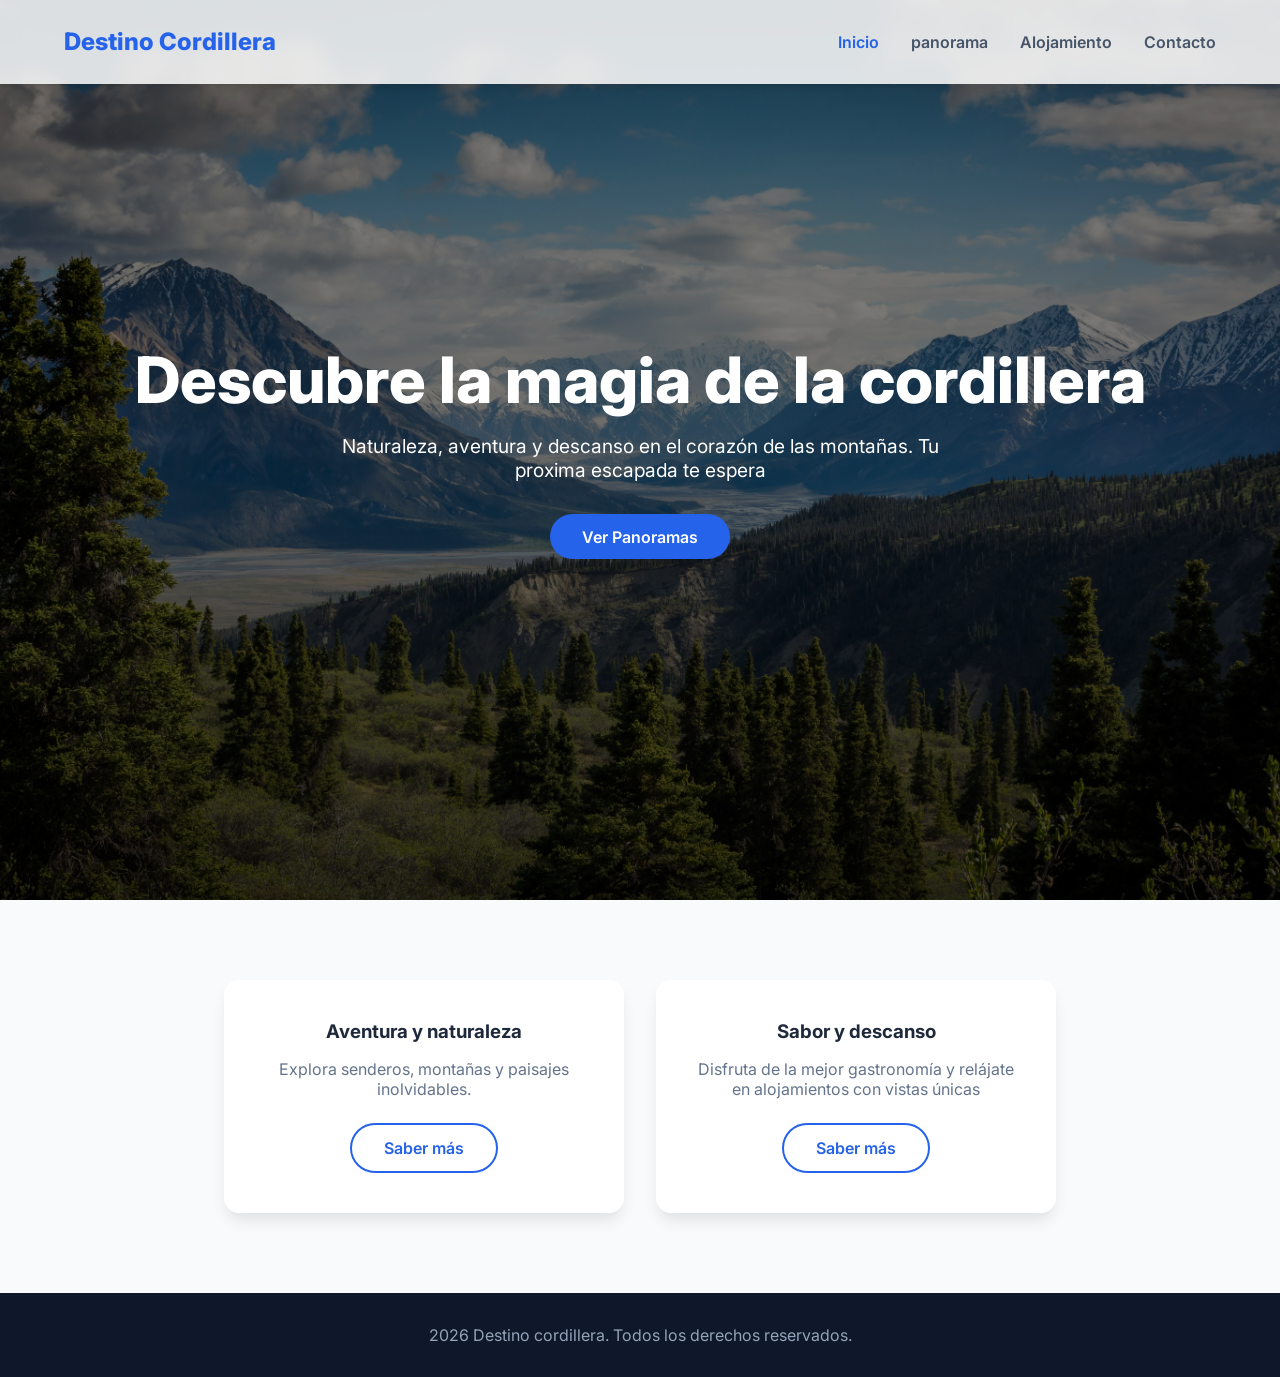
==== index.html @ 9617c538 "Creacion de index y CSS" ====
<!DOCTYPE html>
<html lang="es">

<head>
    <meta charset="UTF-8">
    <meta name="viewport" content="width=device-width, initial-scale=1.0">
    <title> Destino Cordillera - Inicio</title>
    <link rel="stylesheet" href="css/estilos.css">
</head>

<body>
    <!--Barra de navegación-->
    <nav class="navbar">
        <div class="logo">Destino Cordillera</div>
        <ul class="nav-links">
            <li><a href="index.html" class="active">Inicio</a></li>
            <li><a href="panoramas.html">panorama</a></li>
            <li><a href="alojamiento.html">Alojamiento</a></li>
            <li><a href="contacto.html">Contacto</a></li>
        </ul>
    </nav>

    <!-- Seccion principal -->
    <header class="hero">
        <div class="hero-content">
            <h1>Descubre la magia de la cordillera</h1>
            <p>Naturaleza, aventura y descanso en el corazón de las montañas. Tu proxima escapada te espera</p>
            <a href="panoramas.html" class="btn">Ver Panoramas</a>
        </div>
    </header>

    <!--Secciones principales-->
    <section class="secciones-principales">
        <article class="tarjeta">
            <h3>Aventura y naturaleza</h3>
            <p>Explora senderos, montañas y paisajes inolvidables.</p>
            <a href="panoramas.html" class="btn-outline">Saber más</a>
        </article>

        <article class="tarjeta">
            <h3>Sabor y descanso</h3>
            <p>Disfruta de la mejor gastronomía y relájate en alojamientos con vistas únicas</p>
            <a href="alojamiento.html" class="btn-outline">Saber más</a>
        </article>
    </section>

    <footer>
        <p>2026 Destino cordillera. Todos los derechos reservados.</p>
    </footer>
</body>

</html>
---- css/estilos.css ----
/* Importamos una tipografía moderna desde Google Fonts */
@import url('https://fonts.googleapis.com/css2?family=Inter:wght@300;400;600;800&display=swap');

* {
    margin: 0;
    padding: 0;
    box-sizing: border-box;
    font-family: 'Inter', sans-serif;
}

body {
    background-color: #f8fafc;
    color: #1e293b;
}

/* Barra de Navegación */
.navbar {
    display: flex;
    justify-content: space-between;
    align-items: center;
    padding: 1.5rem 5%;
    background-color: rgba(255, 255, 255, 0.85);
    backdrop-filter: blur(10px);
    /* Efecto de cristal */
    position: fixed;
    width: 100%;
    top: 0;
    z-index: 1000;
    box-shadow: 0 4px 6px -1px rgba(0, 0, 0, 0.1);
    flex-wrap: nowrap;
    line-height: 1.5;
}

.navbar .logo {
    font-size: 1.5rem;
    font-weight: 800;
    color: #2563eb;
    /* Azul vibrante */
}

.nav-links {
    list-style: none;
    display: flex;
    gap: 2rem;
    margin: 0 !important;
    padding: 0;
    align-items: center;
}

.nav-links a {
    text-decoration: none;
    color: #475569;
    font-weight: 600;
    transition: color 0.3s ease;
}

.nav-links a:hover,
.nav-links a.active {
    color: #2563eb;
}

/* Sección Hero (Principal) */
.hero {
    height: 100vh;
    /* Imagen de fondo con una capa oscura encima para que el texto sea legible */
    background: linear-gradient(rgba(0, 0, 0, 0.4), rgba(0, 0, 0, 0.7)),
        url('../img/montañas.jpg') center/cover;
    display: flex;
    align-items: center;
    justify-content: center;
    text-align: center;
    color: white;
    padding: 0 20px;
}

.hero-content h1 {
    font-size: 4rem;
    margin-bottom: 1rem;
    font-weight: 800;
}

.hero-content p {
    font-size: 1.2rem;
    margin-bottom: 2rem;
    max-width: 600px;
    margin-left: auto;
    margin-right: auto;
}

/* Botones Personalizados */
.btn {
    padding: 0.8rem 2rem;
    background-color: #2563eb;
    color: white;
    text-decoration: none;
    border-radius: 50px;
    font-weight: 600;
    transition: transform 0.3s ease, background-color 0.3s;
    display: inline-block;
}

.btn:hover {
    background-color: #1d4ed8;
    transform: translateY(-3px);
    /* Animación al pasar el mouse */
}

.btn-outline {
    padding: 0.8rem 2rem;
    border: 2px solid #2563eb;
    color: #2563eb;
    text-decoration: none;
    border-radius: 50px;
    font-weight: 600;
    transition: all 0.3s ease;
    display: inline-block;
}

.btn-outline:hover {
    background-color: #2563eb;
    color: white;
}

/* Tarjetas de Accesos Principales */
.secciones-principales {
    display: flex;
    gap: 2rem;
    padding: 5rem 5%;
    justify-content: center;
    flex-wrap: wrap;
}

.tarjeta {
    background: white;
    padding: 2.5rem;
    border-radius: 15px;
    box-shadow: 0 10px 15px -3px rgba(0, 0, 0, 0.1);
    text-align: center;
    flex: 1;
    min-width: 300px;
    max-width: 400px;
    transition: transform 0.3s ease;
}

.tarjeta:hover {
    transform: translateY(-10px);
}

.tarjeta h3 {
    margin-bottom: 1rem;
    color: #1e293b;
}

.tarjeta p {
    color: #64748b;
    margin-bottom: 1.5rem;
}

footer {
    text-align: center;
    padding: 2rem;
    background-color: #0f172a;
    color: #94a3b8;
}
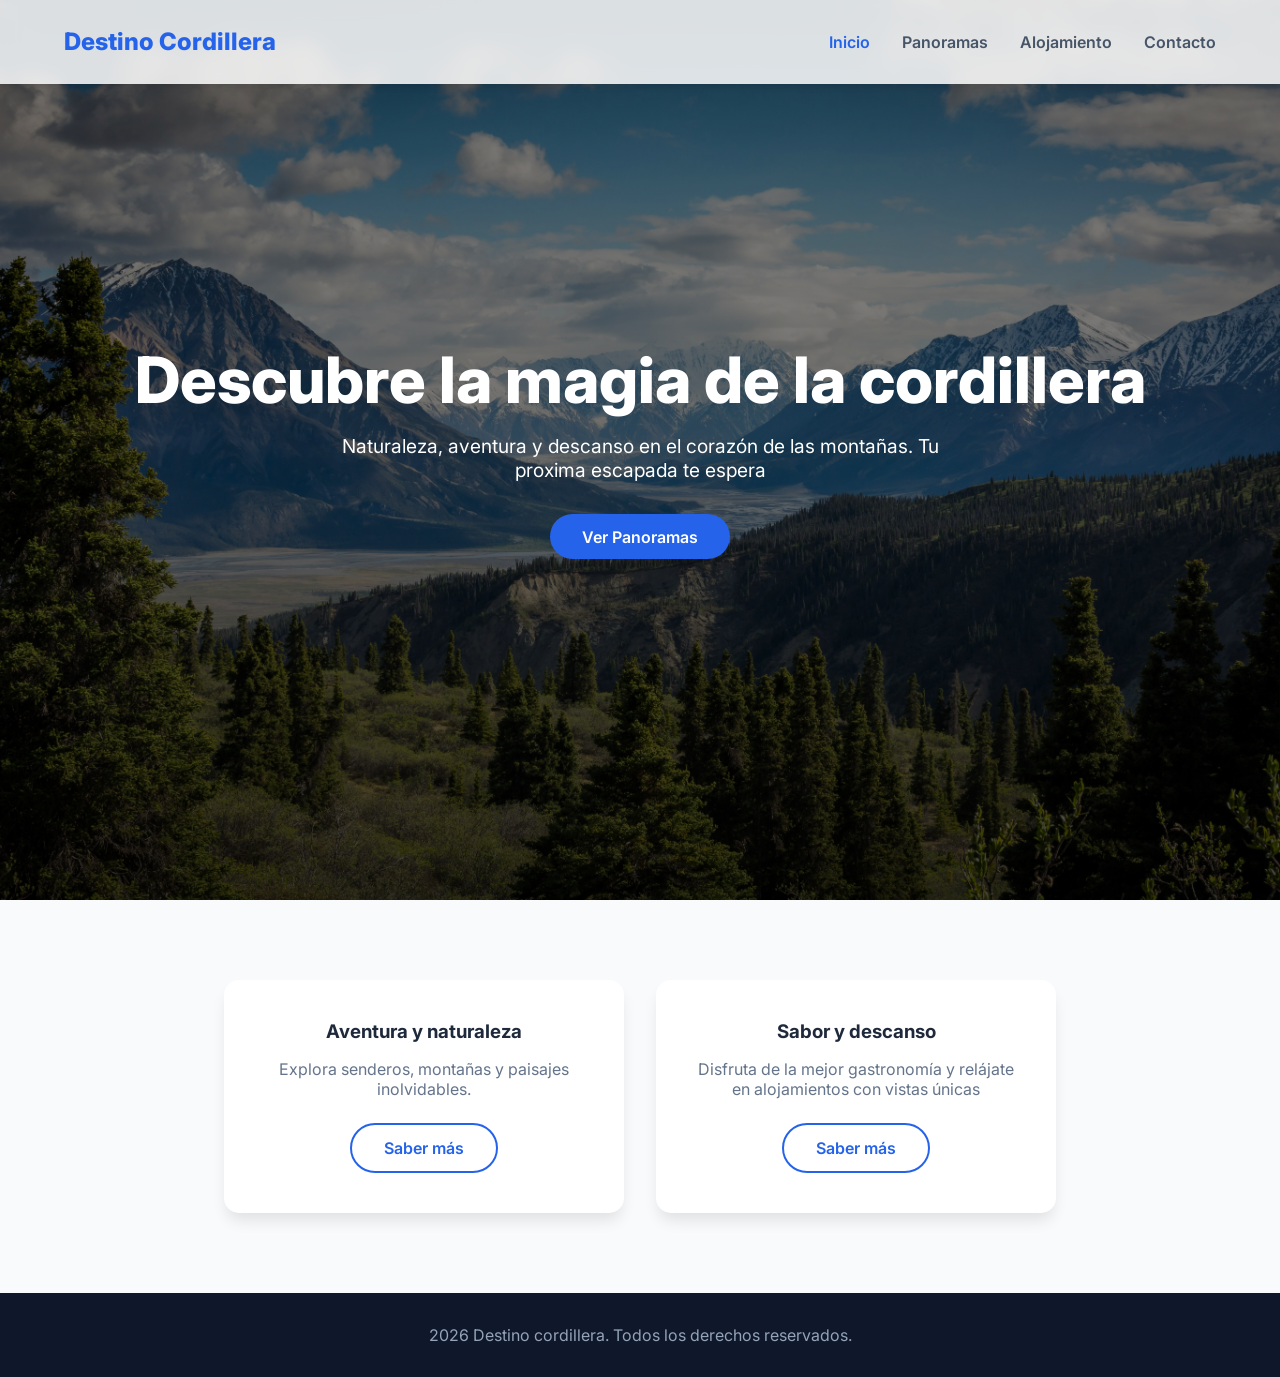
==== commit 8599340a: "Creacion de panorama" ====
--- a/index.html
+++ b/index.html
@@ -14,7 +14,7 @@
         <div class="logo">Destino Cordillera</div>
         <ul class="nav-links">
             <li><a href="index.html" class="active">Inicio</a></li>
-            <li><a href="panoramas.html">panorama</a></li>
+            <li><a href="panoramas.html">Panoramas</a></li>
             <li><a href="alojamiento.html">Alojamiento</a></li>
             <li><a href="contacto.html">Contacto</a></li>
         </ul>
--- a/css/estilos.css
+++ b/css/estilos.css
@@ -161,4 +161,105 @@
     padding: 2rem;
     background-color: #0f172a;
     color: #94a3b8;
+}
+
+/* Panoramas */
+.panoramas-header {
+    padding-top: 120px;
+    text-align: center;
+    padding-bottom: 3rem;
+    background: linear-gradient(to right, #f8fafc, #e2e8f0);
+}
+
+.panoramas-header h1 {
+    font-size: 3rem;
+    color: #1e293b;
+    margin-bottom: 1rem;
+}
+
+.panoramas-header p {
+    color: #475569;
+    font-size: 1.1rem;
+    max-width: 600px;
+    margin: 0 auto;
+    padding: 0 1rem;
+}
+
+.panoramas-grid {
+    display: grid;
+    grid-template-columns: repeat(auto-fit, minmax(300px, 1fr));
+    gap: 2rem;
+    padding: 3rem 5%;
+    max-width: 1200px;
+    margin: 0 auto;
+}
+
+.panorama-card {
+    background: white;
+    border-radius: 15px;
+    overflow: hidden;
+    box-shadow: 0 4px 6px -1px rgba(0, 0, 0, 0.1);
+    transition: transform 0.3s ease, box-shadow 0.3s ease;
+    display: flex;
+    flex-direction: column;
+}
+
+.panorama-card:hover {
+    transform: translateY(-10px);
+    box-shadow: 0 20px 25px -5px rgba(0, 0, 0, 0.1), 0 10px 10px -5px rgba(0, 0, 0, 0.04);
+}
+
+.panorama-img-container {
+    overflow: hidden;
+}
+
+.panorama-img {
+    width: 100%;
+    height: 200px;
+    object-fit: cover;
+    transition: transform 0.5s ease;
+}
+
+.panorama-card:hover .panorama-img {
+    transform: scale(1.05);
+}
+
+.panorama-content {
+    padding: 1.5rem;
+    flex-grow: 1;
+    display: flex;
+    flex-direction: column;
+}
+
+.panorama-tags {
+    display: flex;
+    flex-wrap: wrap;
+    gap: 0.5rem;
+    margin-bottom: 1rem;
+}
+
+.tag {
+    background-color: #e0e7ff;
+    color: #4338ca;
+    padding: 0.25rem 0.75rem;
+    border-radius: 9999px;
+    font-size: 0.75rem;
+    font-weight: 600;
+}
+
+.panorama-content h3 {
+    color: #1e293b;
+    margin-bottom: 0.5rem;
+    font-size: 1.25rem;
+}
+
+.panorama-content p {
+    color: #64748b;
+    margin-bottom: 1.5rem;
+    line-height: 1.6;
+    flex-grow: 1;
+}
+
+.panorama-card .btn {
+    align-self: flex-start;
 }
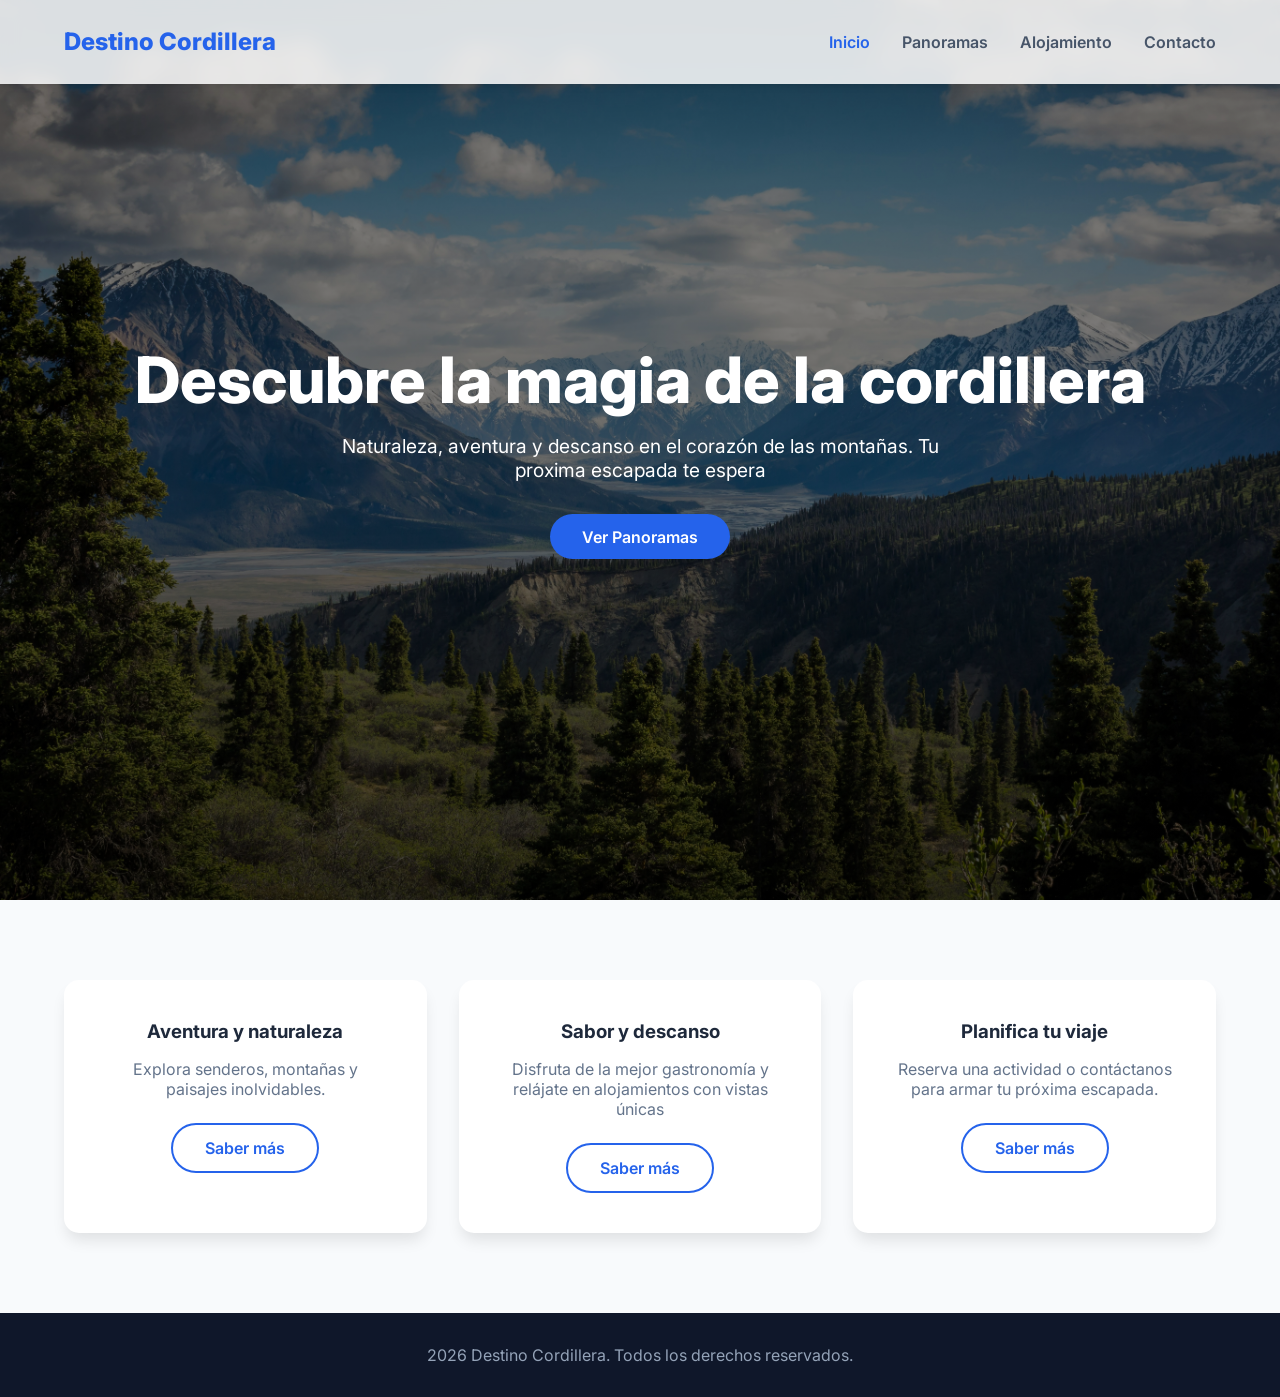
==== commit 2516712d: "Agrego de <footer> y <main>" ====
--- a/index.html
+++ b/index.html
@@ -4,12 +4,13 @@
 <head>
     <meta charset="UTF-8">
     <meta name="viewport" content="width=device-width, initial-scale=1.0">
+    <meta name="description"
+        content="Destino Cordillera: naturaleza, aventura, alojamiento y gastronomía en el corazón de las montañas.">
     <title> Destino Cordillera - Inicio</title>
     <link rel="stylesheet" href="css/estilos.css">
 </head>
 
 <body>
-    <!--Barra de navegación-->
     <nav class="navbar">
         <div class="logo">Destino Cordillera</div>
         <ul class="nav-links">
@@ -20,7 +21,6 @@
         </ul>
     </nav>
 
-    <!-- Seccion principal -->
     <header class="hero">
         <div class="hero-content">
             <h1>Descubre la magia de la cordillera</h1>
@@ -29,23 +29,30 @@
         </div>
     </header>
 
-    <!--Secciones principales-->
-    <section class="secciones-principales">
-        <article class="tarjeta">
-            <h3>Aventura y naturaleza</h3>
-            <p>Explora senderos, montañas y paisajes inolvidables.</p>
-            <a href="panoramas.html" class="btn-outline">Saber más</a>
-        </article>
+    <main>
+        <section class="secciones-principales">
+            <article class="tarjeta">
+                <h3>Aventura y naturaleza</h3>
+                <p>Explora senderos, montañas y paisajes inolvidables.</p>
+                <a href="panoramas.html" class="btn-outline">Saber más</a>
+            </article>
 
-        <article class="tarjeta">
-            <h3>Sabor y descanso</h3>
-            <p>Disfruta de la mejor gastronomía y relájate en alojamientos con vistas únicas</p>
-            <a href="alojamiento.html" class="btn-outline">Saber más</a>
-        </article>
-    </section>
+            <article class="tarjeta">
+                <h3>Sabor y descanso</h3>
+                <p>Disfruta de la mejor gastronomía y relájate en alojamientos con vistas únicas</p>
+                <a href="alojamiento.html" class="btn-outline">Saber más</a>
+            </article>
+
+            <article class="tarjeta">
+                <h3>Planifica tu viaje</h3>
+                <p>Reserva una actividad o contáctanos para armar tu próxima escapada.</p>
+                <a href="contacto.html" class="btn-outline">Saber más</a>
+            </article>
+        </section>
+    </main>
 
     <footer>
-        <p>2026 Destino cordillera. Todos los derechos reservados.</p>
+        <p>2026 Destino Cordillera. Todos los derechos reservados.</p>
     </footer>
 </body>
 
--- a/css/estilos.css
+++ b/css/estilos.css
@@ -1,4 +1,3 @@
-/* Importamos una tipografía moderna desde Google Fonts */
 @import url('https://fonts.googleapis.com/css2?family=Inter:wght@300;400;600;800&display=swap');
 
 * {
@@ -13,7 +12,6 @@
     color: #1e293b;
 }
 
-/* Barra de Navegación */
 .navbar {
     display: flex;
     justify-content: space-between;
@@ -21,7 +19,6 @@
     padding: 1.5rem 5%;
     background-color: rgba(255, 255, 255, 0.85);
     backdrop-filter: blur(10px);
-    /* Efecto de cristal */
     position: fixed;
     width: 100%;
     top: 0;
@@ -35,7 +32,6 @@
     font-size: 1.5rem;
     font-weight: 800;
     color: #2563eb;
-    /* Azul vibrante */
 }
 
 .nav-links {
@@ -59,10 +55,8 @@
     color: #2563eb;
 }
 
-/* Sección Hero (Principal) */
 .hero {
     height: 100vh;
-    /* Imagen de fondo con una capa oscura encima para que el texto sea legible */
     background: linear-gradient(rgba(0, 0, 0, 0.4), rgba(0, 0, 0, 0.7)),
         url('../img/montañas.jpg') center/cover;
     display: flex;
@@ -87,7 +81,6 @@
     margin-right: auto;
 }
 
-/* Botones Personalizados */
 .btn {
     padding: 0.8rem 2rem;
     background-color: #2563eb;
@@ -102,7 +95,6 @@
 .btn:hover {
     background-color: #1d4ed8;
     transform: translateY(-3px);
-    /* Animación al pasar el mouse */
 }
 
 .btn-outline {
@@ -121,7 +113,6 @@
     color: white;
 }
 
-/* Tarjetas de Accesos Principales */
 .secciones-principales {
     display: flex;
     gap: 2rem;
@@ -163,7 +154,6 @@
     color: #94a3b8;
 }
 
-/* Panoramas */
 .panoramas-header {
     padding-top: 120px;
     text-align: center;
@@ -262,4 +252,28 @@
 
 .panorama-card .btn {
     align-self: flex-start;
+}
+
+.seccion-titulo {
+    text-align: center;
+    font-size: 2rem;
+    font-weight: 800;
+    color: #1e293b;
+    padding-top: 1rem;
+    position: relative;
+    padding-bottom: 0.75rem;
+}
+
+.seccion-titulo::after {
+    content: "";
+    display: block;
+    width: 60px;
+    height: 4px;
+    background-color: #2563eb;
+    border-radius: 2px;
+    margin: 0 auto;
+    position: absolute;
+    left: 0;
+    right: 0;
+    bottom: 0;
 }
